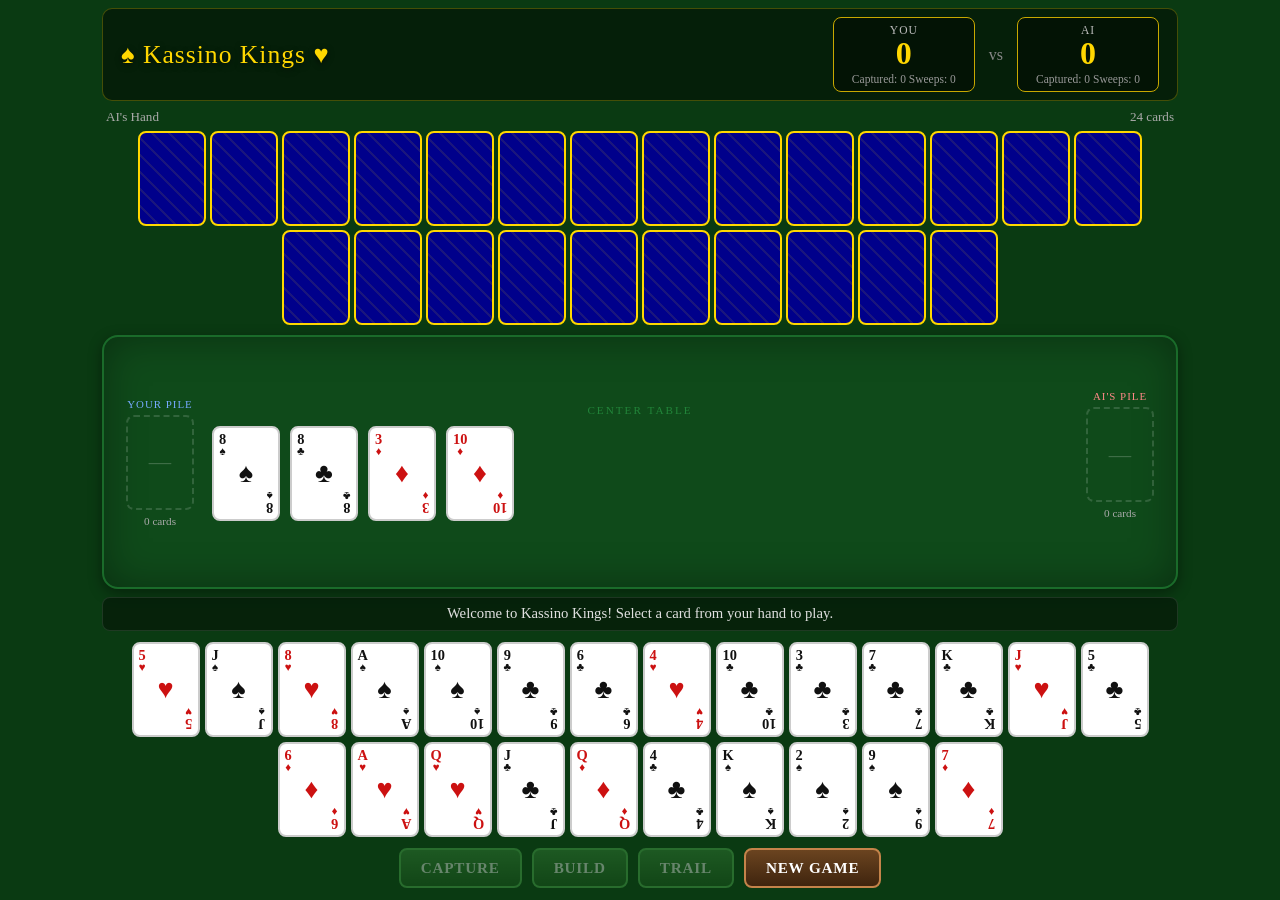
==== index.html @ c8a78f71 "Fix Swazi Casino rules: face-card arithmetic, deal all cards upfront, opponent pile top-card mechani" ====
<!DOCTYPE html>
<html lang="en">
<head>
    <meta charset="UTF-8">
    <meta name="viewport" content="width=device-width, initial-scale=1.0">
    <title>Kassino Kings</title>
    <link rel="stylesheet" href="css/style.css">
</head>
<body>

<div id="game-container">

    <!-- ── Header ───────────────────────────────────────────────────────── -->
    <div id="header">
        <div id="game-title">♠ Kassino Kings ♥</div>

        <div id="score-panel">
            <div class="score-box">
                <div class="score-box-label">You</div>
                <div id="player-game-score" class="game-score">0</div>
                <div id="player-round-info" class="round-info">Captured: 0  Sweeps: 0</div>
            </div>
            <div class="score-vs">vs</div>
            <div class="score-box">
                <div class="score-box-label">AI</div>
                <div id="ai-game-score" class="game-score">0</div>
                <div id="ai-round-info" class="round-info">Captured: 0  Sweeps: 0</div>
            </div>
        </div>
    </div>

    <!-- ── AI hand ──────────────────────────────────────────────────────── -->
    <div id="ai-area">
        <div id="ai-label-row">
            <span>AI's Hand</span>
            <span id="ai-card-count">24 cards</span>
        </div>
        <div id="ai-hand"></div>
    </div>

    <!-- ── Center table ─────────────────────────────────────────────────── -->
    <div id="center-area">
        <!-- Player's capture pile (left side) -->
        <div class="pile-col" id="player-pile-col">
            <div class="pile-label">Your Pile</div>
            <div id="player-pile-top" class="pile-top-card"></div>
            <div id="player-pile-count" class="pile-count">0 cards</div>
        </div>

        <!-- Center table cards -->
        <div id="center-table">
            <div id="center-table-label">Center Table</div>
            <div id="center-cards"></div>
        </div>

        <!-- AI's capture pile (right side) — top card is clickable for capture/build -->
        <div class="pile-col" id="ai-pile-col">
            <div class="pile-label">AI's Pile</div>
            <div id="ai-pile-top" class="pile-top-card"></div>
            <div id="ai-pile-count" class="pile-count">0 cards</div>
            <div id="ai-pile-hint" class="pile-hint"></div>
        </div>
    </div>

    <!-- ── Player area ──────────────────────────────────────────────────── -->
    <div id="player-area">
        <div id="status-bar">
            <div id="status-message">Initialising…</div>
        </div>
        <div id="player-hand"></div>
        <div id="action-buttons">
            <button id="btn-capture" class="action-btn" disabled>Capture</button>
            <button id="btn-build"   class="action-btn" disabled>Build</button>
            <button id="btn-trail"   class="action-btn" disabled>Trail</button>
            <button id="btn-new-game" class="action-btn btn-secondary">New Game</button>
        </div>
    </div>

</div><!-- #game-container -->

<!-- ── Round-over overlay ─────────────────────────────────────────────────── -->
<div id="score-overlay" class="overlay hidden">
    <div class="overlay-box">
        <h2 id="overlay-title">Round Complete!</h2>
        <div id="score-breakdown"></div>
        <button id="btn-next-round" class="action-btn">Next Round</button>
    </div>
</div>

<!-- ── Game-over overlay ──────────────────────────────────────────────────── -->
<div id="gameover-overlay" class="overlay hidden">
    <div class="overlay-box">
        <h2 id="gameover-title">Game Over!</h2>
        <div id="gameover-content"></div>
        <button id="btn-play-again" class="action-btn">Play Again</button>
    </div>
</div>

<script src="js/deck.js"></script>
<script src="js/game.js"></script>
<script src="js/ai.js"></script>
<script src="js/ui.js"></script>
</body>
</html>
---- css/style.css ----
/* ── Reset & base ────────────────────────────────────────────────────────────*/
*, *::before, *::after { box-sizing: border-box; margin: 0; padding: 0; }

:root {
    --felt:       #1a6b2a;
    --felt-dark:  #0f4a1a;
    --felt-light: #22853a;
    --gold:       #ffd700;
    --gold-dark:  #c8a800;
    --card-w:     68px;
    --card-h:     95px;
    --red:        #cc1111;
    --black:      #111111;
    --btn-green:  #2d7a2d;
    --radius-card: 8px;
}

html, body {
    height: 100%;
    font-family: 'Georgia', 'Times New Roman', serif;
    background: #0a3a12;
    color: #fff;
    overflow: hidden;
}

/* ── Layout ──────────────────────────────────────────────────────────────────*/
#game-container {
    display: flex;
    flex-direction: column;
    height: 100vh;
    max-width: 1100px;
    margin: 0 auto;
    padding: 8px 12px;
    gap: 8px;
}

/* ── Header ──────────────────────────────────────────────────────────────────*/
#header {
    display: flex;
    align-items: center;
    justify-content: space-between;
    background: rgba(0,0,0,.45);
    border: 1px solid rgba(255,215,0,.25);
    border-radius: 10px;
    padding: 8px 18px;
    flex-shrink: 0;
}

#game-title {
    font-size: 1.6em;
    color: var(--gold);
    text-shadow: 0 2px 6px rgba(0,0,0,.6);
    letter-spacing: 1px;
}

#score-panel {
    display: flex;
    align-items: center;
    gap: 14px;
}

.score-box {
    background: rgba(0,0,0,.4);
    border: 1px solid var(--gold-dark);
    border-radius: 8px;
    padding: 6px 18px;
    text-align: center;
    min-width: 100px;
}

.score-box-label {
    font-size: .72em;
    color: #bbb;
    text-transform: uppercase;
    letter-spacing: 1px;
}

.game-score {
    font-size: 2em;
    font-weight: bold;
    color: var(--gold);
    line-height: 1.1;
}

.round-info {
    font-size: .72em;
    color: #999;
    margin-top: 2px;
    white-space: nowrap;
}

.score-vs {
    color: #888;
    font-size: 1em;
}

/* ── AI area ─────────────────────────────────────────────────────────────────*/
#ai-area {
    flex-shrink: 0;
}

#ai-label-row {
    display: flex;
    justify-content: space-between;
    align-items: center;
    font-size: .82em;
    color: #aaa;
    padding: 0 4px 4px;
}

#ai-hand {
    display: flex;
    justify-content: center;
    flex-wrap: wrap;
    gap: 4px;
    max-height: calc((var(--card-h) + 4px) * 2 + 8px);
    overflow-y: auto;
    align-items: flex-end;
    padding: 2px;
}

/* ── Center area ─────────────────────────────────────────────────────────────*/
#center-area {
    flex: 1;
    display: flex;
    align-items: center;
    gap: 14px;
    background: var(--felt-dark);
    border: 2px solid #1a6b2a;
    border-radius: 16px;
    padding: 14px 18px;
    box-shadow: inset 0 0 40px rgba(0,0,0,.35), 0 4px 14px rgba(0,0,0,.4);
    transition: background .4s;
    min-height: 150px;
    overflow-x: auto;
}

#center-area.sweep-flash {
    background: rgba(255, 200, 0, .18);
}

/* deck column */
#deck-column {
    display: flex;
    flex-direction: column;
    align-items: center;
    gap: 6px;
    flex-shrink: 0;
}

.deck-card-back {
    width: var(--card-w);
    height: var(--card-h);
    border-radius: var(--radius-card);
    background: #00008b;
    border: 2px solid var(--gold);
    background-image:
        repeating-linear-gradient(45deg,
            rgba(255,215,0,.10) 0, rgba(255,215,0,.10) 2px,
            transparent 2px, transparent 12px);
    transition: opacity .3s;
}

#deck-count {
    color: var(--gold);
    font-weight: bold;
    font-size: 1em;
}

#deck-label {
    font-size: .7em;
    color: #888;
    text-transform: uppercase;
    letter-spacing: 1px;
}

/* center table */
#center-table {
    flex: 1;
    min-width: 0;
}

/* ── Capture pile columns ─────────────────────────────────────────────────────*/
.pile-col {
    display: flex;
    flex-direction: column;
    align-items: center;
    gap: 5px;
    flex-shrink: 0;
    min-width: 76px;
}

.pile-label {
    font-size: .68em;
    color: #888;
    text-transform: uppercase;
    letter-spacing: 1px;
    white-space: nowrap;
}

.pile-count {
    font-size: .7em;
    color: #aaa;
    white-space: nowrap;
}

.pile-hint {
    font-size: .65em;
    color: #ffd700;
    text-align: center;
    min-height: 1em;
    white-space: nowrap;
}

.pile-top-card {
    min-height: var(--card-h);
    display: flex;
    align-items: center;
    justify-content: center;
}

.pile-empty {
    width: var(--card-w);
    height: var(--card-h);
    border: 2px dashed rgba(255,255,255,.15);
    border-radius: var(--radius-card);
    display: flex;
    align-items: center;
    justify-content: center;
    color: rgba(255,255,255,.2);
    font-size: 1.4em;
}

/* Pile card — slightly smaller and no hover lift to distinguish from hand cards */
.pile-card {
    cursor: default;
    animation: none;
}

/* AI's pile top card is clickable for the human player */
.pile-card-clickable {
    cursor: pointer;
    outline: 2px dashed rgba(255,215,0,.4);
    outline-offset: 2px;
    transition: transform .18s, box-shadow .18s, outline-color .18s;
}
.pile-card-clickable:hover {
    transform: translateY(-4px);
    outline-color: var(--gold);
}

#ai-pile-col .pile-label { color: #f88; }
#player-pile-col .pile-label { color: #7af; }

#center-table-label {
    text-align: center;
    font-size: .7em;
    color: var(--felt-light);
    text-transform: uppercase;
    letter-spacing: 2px;
    margin-bottom: 10px;
}

#center-cards {
    display: flex;
    flex-wrap: wrap;
    gap: 10px;
    align-items: flex-end;
    min-height: var(--card-h);
}

/* ── Player area ─────────────────────────────────────────────────────────────*/
#player-area {
    flex-shrink: 0;
    display: flex;
    flex-direction: column;
    gap: 7px;
}

#status-bar {
    background: rgba(0,0,0,.4);
    border: 1px solid rgba(255,255,255,.1);
    border-radius: 8px;
    padding: 7px 14px;
    text-align: center;
}

#status-message {
    font-size: .92em;
    color: #e0e0e0;
    min-height: 1.2em;
}

#player-hand {
    display: flex;
    justify-content: center;
    flex-wrap: wrap;
    gap: 5px;
    min-height: calc(var(--card-h) + 16px);
    max-height: calc((var(--card-h) + 16px) * 2 + 10px);
    overflow-y: auto;
    align-items: flex-end;
    padding: 4px 2px;
}

#action-buttons {
    display: flex;
    justify-content: center;
    gap: 10px;
    flex-wrap: wrap;
    padding-bottom: 4px;
}

/* ── Cards ───────────────────────────────────────────────────────────────────*/
.card {
    width:  var(--card-w);
    height: var(--card-h);
    background: #fff;
    border: 2px solid #ccc;
    border-radius: var(--radius-card);
    display: flex;
    flex-direction: column;
    justify-content: space-between;
    padding: 4px 5px;
    cursor: pointer;
    user-select: none;
    transition: transform .18s, box-shadow .18s, border-color .18s;
    position: relative;
    flex-shrink: 0;
}

.card.red  { color: var(--red); }
.card.black { color: var(--black); }

.card:hover { transform: translateY(-6px); box-shadow: 0 10px 22px rgba(0,0,0,.55); }

.card.selected {
    transform: translateY(-12px);
    box-shadow: 0 14px 28px rgba(255,215,0,.65);
    border-color: var(--gold);
    border-width: 3px;
}

.card.center-selected {
    transform: translateY(-6px);
    box-shadow: 0 8px 20px rgba(0,255,100,.55);
    border-color: #00e060;
    border-width: 3px;
}

/* card internals */
.card-corner { display: flex; flex-direction: column; align-items: center; line-height: 1; }
.card-corner-tl { align-self: flex-start; }
.card-corner-br { align-self: flex-end; transform: rotate(180deg); }
.cr-rank { font-size: .9em; font-weight: bold; }
.cr-suit { font-size: .72em; }
.card-center-suit { font-size: 1.7em; text-align: center; line-height: 1; align-self: center; }

/* card back */
.card-back {
    width: var(--card-w);
    height: var(--card-h);
    background: #00008b;
    border: 2px solid var(--gold);
    border-radius: var(--radius-card);
    background-image:
        repeating-linear-gradient(45deg,
            rgba(255,215,0,.10) 0, rgba(255,215,0,.10) 2px,
            transparent 2px, transparent 12px);
    flex-shrink: 0;
}

/* ── Build wrapper ───────────────────────────────────────────────────────────*/
.build-wrapper {
    display: flex;
    flex-direction: column;
    align-items: center;
    cursor: pointer;
    gap: 3px;
    transition: transform .18s;
    flex-shrink: 0;
}

.build-wrapper:hover { transform: translateY(-4px); }
.build-wrapper.center-selected { filter: drop-shadow(0 0 8px rgba(0,255,100,.7)); }

.build-target-label {
    background: var(--gold);
    color: #000;
    border-radius: 12px;
    padding: 2px 10px;
    font-size: .78em;
    font-weight: bold;
    letter-spacing: .5px;
    white-space: nowrap;
}

.build-stack {
    position: relative;
    /* width & height set inline per build */
}

.build-owner-label {
    font-size: .68em;
    color: #bbb;
}
.build-owner-label.owner-player { color: #7af; }
.build-owner-label.owner-ai     { color: #f88; }

/* ── Buttons ─────────────────────────────────────────────────────────────────*/
.action-btn {
    padding: 9px 20px;
    font-family: 'Georgia', serif;
    font-size: .95em;
    font-weight: bold;
    text-transform: uppercase;
    letter-spacing: .8px;
    border-radius: 8px;
    border: 2px solid #5abd5a;
    background: linear-gradient(to bottom, #3d8c3d, #1f5a1f);
    color: #fff;
    cursor: pointer;
    transition: background .15s, box-shadow .15s, transform .1s;
}

.action-btn:hover:not(:disabled) {
    background: linear-gradient(to bottom, #4da84d, #2a6e2a);
    box-shadow: 0 4px 14px rgba(0,0,0,.35);
    transform: translateY(-1px);
}

.action-btn:active:not(:disabled) { transform: translateY(0); }

.action-btn:disabled {
    opacity: .38;
    cursor: not-allowed;
    transform: none;
}

.action-btn.btn-secondary {
    background: linear-gradient(to bottom, #6b4420, #3f240e);
    border-color: #c4834a;
}
.action-btn.btn-secondary:hover:not(:disabled) {
    background: linear-gradient(to bottom, #7d5028, #4f2e12);
}

/* ── Overlays ────────────────────────────────────────────────────────────────*/
.overlay {
    position: fixed;
    inset: 0;
    background: rgba(0,0,0,.78);
    display: flex;
    justify-content: center;
    align-items: center;
    z-index: 900;
}
.overlay.hidden { display: none; }

.overlay-box {
    background: linear-gradient(160deg, #1a4a1a, #0d2e0d);
    border: 2px solid var(--gold);
    border-radius: 16px;
    padding: 28px 32px;
    max-width: 480px;
    width: 94%;
    max-height: 82vh;
    overflow-y: auto;
    box-shadow: 0 0 40px rgba(0,0,0,.7);
}

.overlay-box h2 {
    color: var(--gold);
    text-align: center;
    margin-bottom: 20px;
    font-size: 1.6em;
    text-shadow: 0 2px 6px rgba(0,0,0,.5);
}

/* score table */
#score-breakdown { margin-bottom: 20px; }

.score-row {
    display: flex;
    justify-content: space-between;
    align-items: center;
    padding: 7px 0;
    border-bottom: 1px solid rgba(255,255,255,.09);
    font-size: .9em;
}
.score-row.score-header { border-bottom: 1px solid rgba(255,255,255,.25); }
.score-row.score-total  {
    font-weight: bold;
    font-size: 1em;
    color: var(--gold);
    border-top: 2px solid var(--gold-dark);
    border-bottom: none;
    margin-top: 4px;
    padding-top: 10px;
}

.sr-label { color: #ccc; flex: 1; }
.sr-vals  { display: flex; gap: 28px; }
.sr-p, .sr-a { min-width: 32px; text-align: right; font-weight: bold; }
.sr-p { color: #7af; }
.sr-a { color: #f88; }
.sr-p.highlight { color: #4f4; }
.sr-a.highlight { color: #4f4; }
.sr-p-head, .sr-a-head { min-width: 32px; text-align: right; color: #999; font-size: .85em; }
.sr-p-head { color: #7af; }
.sr-a-head { color: #f88; }

/* game-over */
.final-scores {
    background: rgba(0,0,0,.3);
    border-radius: 10px;
    padding: 16px;
    margin-bottom: 16px;
}

.final-score-row {
    display: flex;
    justify-content: space-between;
    align-items: center;
    padding: 8px 0;
}

.fscore-label { color: #ccc; }
.fscore-val { font-size: 2em; font-weight: bold; }
.fscore-val.player { color: #7af; }
.fscore-val.ai     { color: #f88; }

.gameover-note {
    text-align: center;
    color: #888;
    font-size: .85em;
    margin-bottom: 16px;
}

.overlay-box .action-btn {
    display: block;
    width: 100%;
    text-align: center;
    margin-top: 6px;
}

/* ── Animations ──────────────────────────────────────────────────────────────*/
@keyframes dealIn {
    from { transform: translateY(-60px) scale(.8); opacity: 0; }
    to   { transform: translateY(0)    scale(1);   opacity: 1; }
}

.card { animation: dealIn .25s ease-out; }
.card-back { animation: dealIn .25s ease-out; }

/* ── Responsive ──────────────────────────────────────────────────────────────*/
@media (max-width: 600px) {
    :root { --card-w: 48px; --card-h: 68px; }
    .cr-rank { font-size: .72em; }
    .card-center-suit { font-size: 1.2em; }
    #game-title { font-size: 1.1em; }
    .game-score { font-size: 1.4em; }
    .score-box { padding: 5px 8px; min-width: 72px; }
    .action-btn { padding: 6px 10px; font-size: .8em; }
    #center-area { padding: 8px 6px; gap: 6px; }
    .pile-col { min-width: 58px; }
}
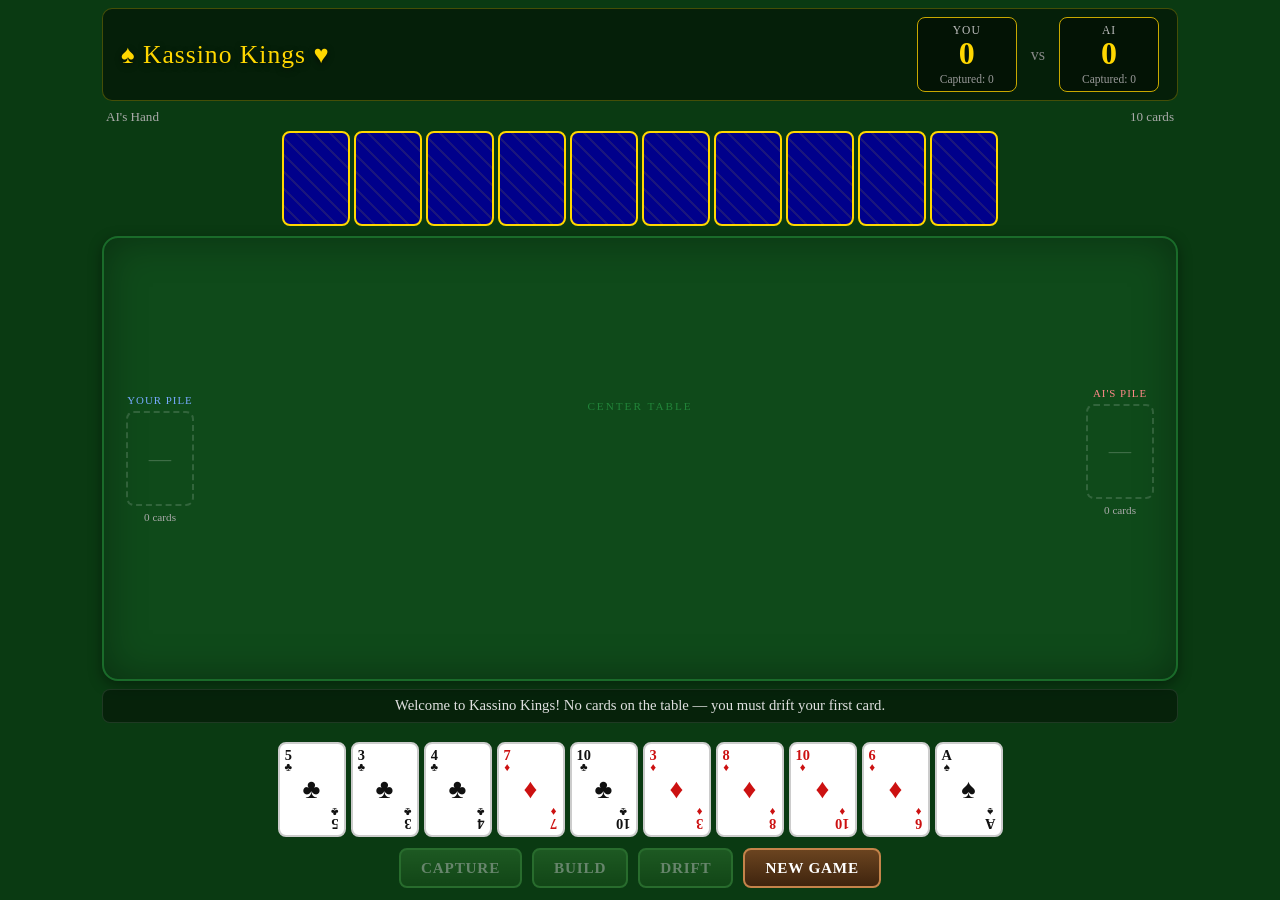
==== commit 28d592ad: "Implement South African Casino rules: 40-card deck, drift, second deal, pile ordering, new scoring C" ====
--- a/index.html
+++ b/index.html
@@ -18,13 +18,13 @@
             <div class="score-box">
                 <div class="score-box-label">You</div>
                 <div id="player-game-score" class="game-score">0</div>
-                <div id="player-round-info" class="round-info">Captured: 0  Sweeps: 0</div>
+                <div id="player-round-info" class="round-info">Captured: 0</div>
             </div>
             <div class="score-vs">vs</div>
             <div class="score-box">
                 <div class="score-box-label">AI</div>
                 <div id="ai-game-score" class="game-score">0</div>
-                <div id="ai-round-info" class="round-info">Captured: 0  Sweeps: 0</div>
+                <div id="ai-round-info" class="round-info">Captured: 0</div>
             </div>
         </div>
     </div>
@@ -33,7 +33,7 @@
     <div id="ai-area">
         <div id="ai-label-row">
             <span>AI's Hand</span>
-            <span id="ai-card-count">24 cards</span>
+            <span id="ai-card-count">10 cards</span>
         </div>
         <div id="ai-hand"></div>
     </div>
@@ -71,7 +71,7 @@
         <div id="action-buttons">
             <button id="btn-capture" class="action-btn" disabled>Capture</button>
             <button id="btn-build"   class="action-btn" disabled>Build</button>
-            <button id="btn-trail"   class="action-btn" disabled>Trail</button>
+            <button id="btn-trail"   class="action-btn" disabled>Drift</button>
             <button id="btn-new-game" class="action-btn btn-secondary">New Game</button>
         </div>
     </div>
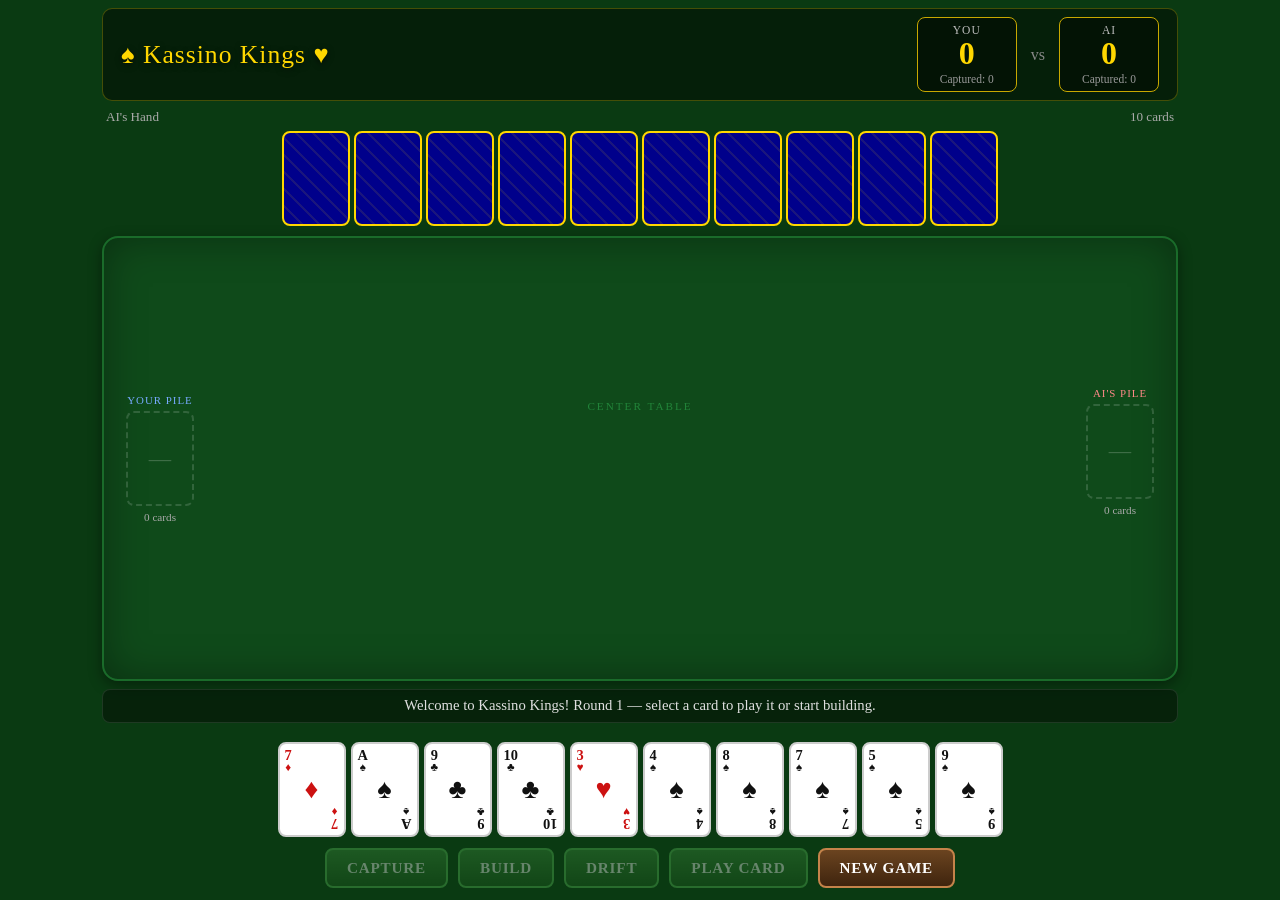
==== commit 07a3b585: "feat: implement two-player Kassino rule changes - two rounds, drift, build order, steal Co-authored-" ====
--- a/index.html
+++ b/index.html
@@ -69,10 +69,11 @@
         </div>
         <div id="player-hand"></div>
         <div id="action-buttons">
-            <button id="btn-capture" class="action-btn" disabled>Capture</button>
-            <button id="btn-build"   class="action-btn" disabled>Build</button>
-            <button id="btn-trail"   class="action-btn" disabled>Drift</button>
-            <button id="btn-new-game" class="action-btn btn-secondary">New Game</button>
+            <button id="btn-capture"   class="action-btn" disabled>Capture</button>
+            <button id="btn-build"     class="action-btn" disabled>Build</button>
+            <button id="btn-drift"     class="action-btn" disabled>Drift</button>
+            <button id="btn-play-card" class="action-btn" disabled>Play Card</button>
+            <button id="btn-new-game"  class="action-btn btn-secondary">New Game</button>
         </div>
     </div>
 
--- a/css/style.css
+++ b/css/style.css
@@ -406,6 +406,14 @@
 }
 .build-owner-label.owner-player { color: #7af; }
 .build-owner-label.owner-ai     { color: #f88; }
+
+/* Drifted pile — open pile anyone can capture */
+.drifted-wrapper .drifted-label {
+    background: #4a7fc1;
+    color: #fff;
+}
+.drifted-wrapper:hover { transform: translateY(-4px); }
+.drifted-wrapper.center-selected { filter: drop-shadow(0 0 8px rgba(0,200,255,.7)); }
 
 /* ── Buttons ─────────────────────────────────────────────────────────────────*/
 .action-btn {
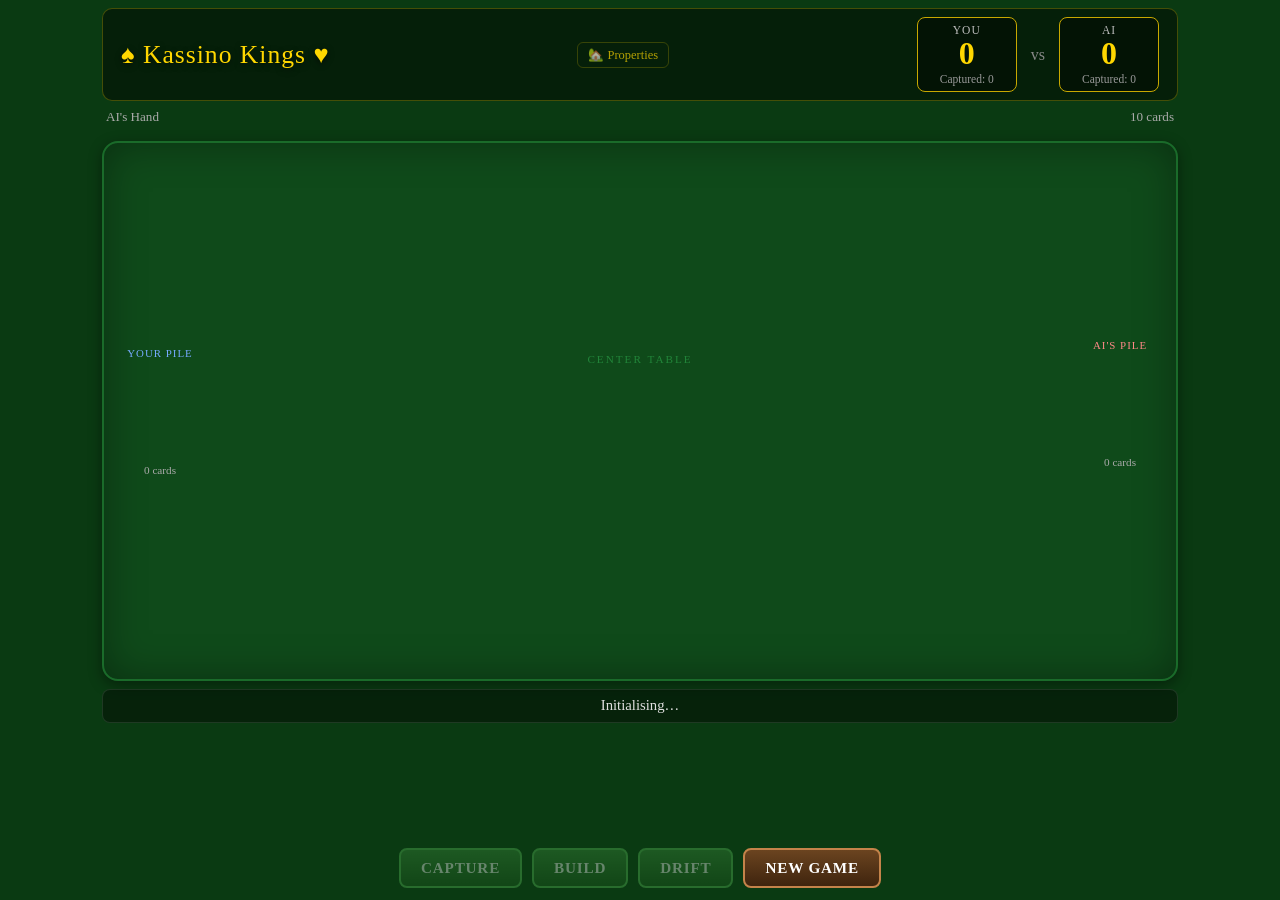
==== commit 28d4ff29: "Add interactive LuxeEstates property website Co-authored-by: Mr-Zwalo <201201387+Mr-Zwalo@users.nore" ====
--- a/index.html
+++ b/index.html
@@ -13,6 +13,7 @@
     <!-- ── Header ───────────────────────────────────────────────────────── -->
     <div id="header">
         <div id="game-title">♠ Kassino Kings ♥</div>
+        <a href="properties.html" id="properties-link" title="Browse premium properties">🏡 Properties</a>
 
         <div id="score-panel">
             <div class="score-box">
@@ -69,11 +70,10 @@
         </div>
         <div id="player-hand"></div>
         <div id="action-buttons">
-            <button id="btn-capture"   class="action-btn" disabled>Capture</button>
-            <button id="btn-build"     class="action-btn" disabled>Build</button>
-            <button id="btn-drift"     class="action-btn" disabled>Drift</button>
-            <button id="btn-play-card" class="action-btn" disabled>Play Card</button>
-            <button id="btn-new-game"  class="action-btn btn-secondary">New Game</button>
+            <button id="btn-capture" class="action-btn" disabled>Capture</button>
+            <button id="btn-build"   class="action-btn" disabled>Build</button>
+            <button id="btn-trail"   class="action-btn" disabled>Drift</button>
+            <button id="btn-new-game" class="action-btn btn-secondary">New Game</button>
         </div>
     </div>
 
--- a/css/style.css
+++ b/css/style.css
@@ -53,6 +53,18 @@
     letter-spacing: 1px;
 }
 
+#properties-link {
+    font-size: .78em;
+    color: rgba(255,215,0,.7);
+    text-decoration: none;
+    padding: 4px 10px;
+    border: 1px solid rgba(255,215,0,.2);
+    border-radius: 6px;
+    transition: color .2s, border-color .2s;
+    white-space: nowrap;
+}
+#properties-link:hover { color: var(--gold); border-color: var(--gold); }
+
 #score-panel {
     display: flex;
     align-items: center;
@@ -406,14 +418,6 @@
 }
 .build-owner-label.owner-player { color: #7af; }
 .build-owner-label.owner-ai     { color: #f88; }
-
-/* Drifted pile — open pile anyone can capture */
-.drifted-wrapper .drifted-label {
-    background: #4a7fc1;
-    color: #fff;
-}
-.drifted-wrapper:hover { transform: translateY(-4px); }
-.drifted-wrapper.center-selected { filter: drop-shadow(0 0 8px rgba(0,200,255,.7)); }
 
 /* ── Buttons ─────────────────────────────────────────────────────────────────*/
 .action-btn {
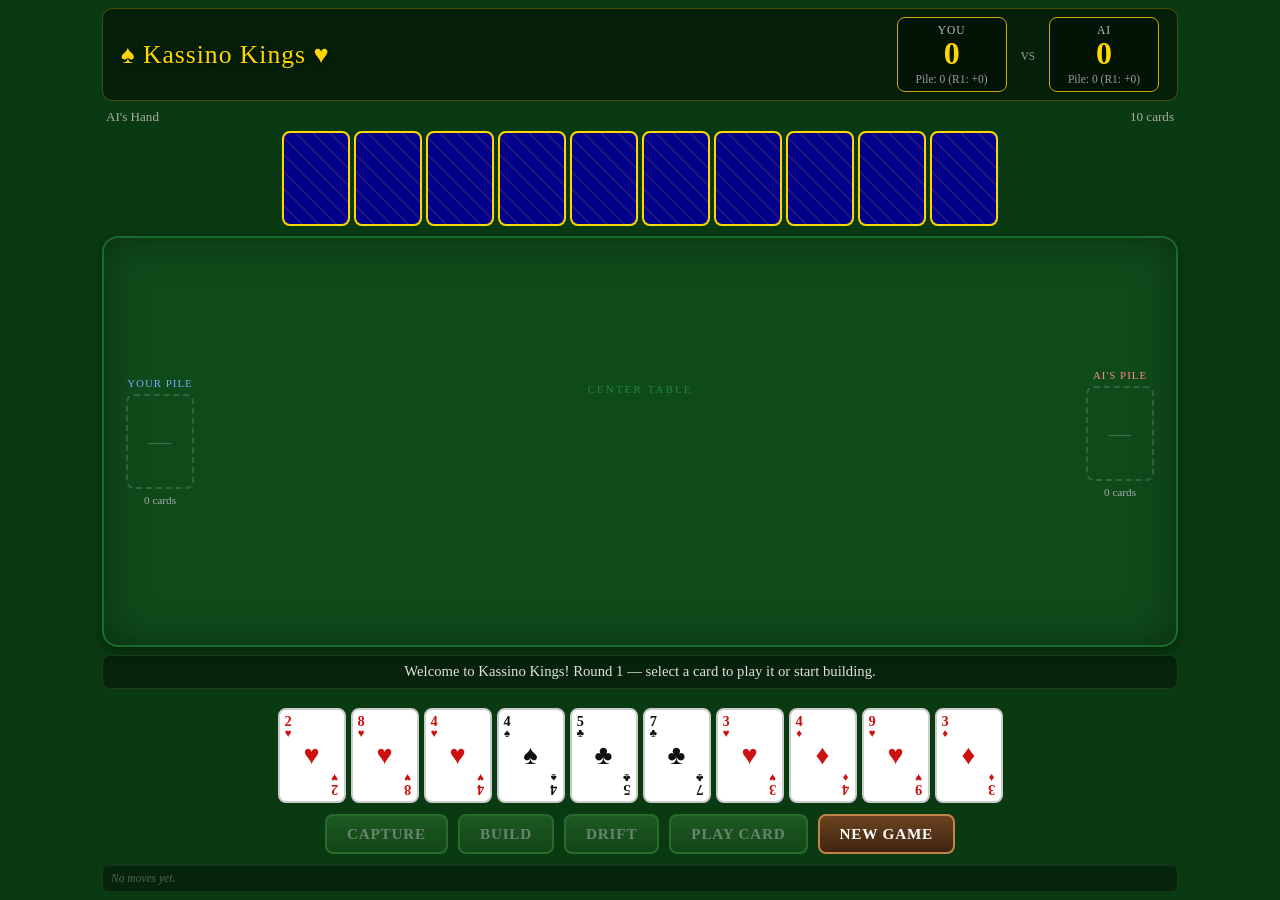
==== commit 31d38cf3: "feat: persist capture piles across rounds and add move log panel Co-authored-by: Mr-Zwalo <201201387" ====
--- a/index.html
+++ b/index.html
@@ -13,7 +13,6 @@
     <!-- ── Header ───────────────────────────────────────────────────────── -->
     <div id="header">
         <div id="game-title">♠ Kassino Kings ♥</div>
-        <a href="properties.html" id="properties-link" title="Browse premium properties">🏡 Properties</a>
 
         <div id="score-panel">
             <div class="score-box">
@@ -70,11 +69,13 @@
         </div>
         <div id="player-hand"></div>
         <div id="action-buttons">
-            <button id="btn-capture" class="action-btn" disabled>Capture</button>
-            <button id="btn-build"   class="action-btn" disabled>Build</button>
-            <button id="btn-trail"   class="action-btn" disabled>Drift</button>
-            <button id="btn-new-game" class="action-btn btn-secondary">New Game</button>
+            <button id="btn-capture"   class="action-btn" disabled>Capture</button>
+            <button id="btn-build"     class="action-btn" disabled>Build</button>
+            <button id="btn-drift"     class="action-btn" disabled>Drift</button>
+            <button id="btn-play-card" class="action-btn" disabled>Play Card</button>
+            <button id="btn-new-game"  class="action-btn btn-secondary">New Game</button>
         </div>
+        <div id="move-log" class="move-log" aria-label="Move history"></div>
     </div>
 
 </div><!-- #game-container -->
--- a/css/style.css
+++ b/css/style.css
@@ -53,18 +53,6 @@
     letter-spacing: 1px;
 }
 
-#properties-link {
-    font-size: .78em;
-    color: rgba(255,215,0,.7);
-    text-decoration: none;
-    padding: 4px 10px;
-    border: 1px solid rgba(255,215,0,.2);
-    border-radius: 6px;
-    transition: color .2s, border-color .2s;
-    white-space: nowrap;
-}
-#properties-link:hover { color: var(--gold); border-color: var(--gold); }
-
 #score-panel {
     display: flex;
     align-items: center;
@@ -418,6 +406,14 @@
 }
 .build-owner-label.owner-player { color: #7af; }
 .build-owner-label.owner-ai     { color: #f88; }
+
+/* Drifted pile — open pile anyone can capture */
+.drifted-wrapper .drifted-label {
+    background: #4a7fc1;
+    color: #fff;
+}
+.drifted-wrapper:hover { transform: translateY(-4px); }
+.drifted-wrapper.center-selected { filter: drop-shadow(0 0 8px rgba(0,200,255,.7)); }
 
 /* ── Buttons ─────────────────────────────────────────────────────────────────*/
 .action-btn {
@@ -521,6 +517,7 @@
 .sr-p-head, .sr-a-head { min-width: 32px; text-align: right; color: #999; font-size: .85em; }
 .sr-p-head { color: #7af; }
 .sr-a-head { color: #f88; }
+.sr-note   { color: #888; font-size: .85em; }
 
 /* game-over */
 .final-scores {
@@ -555,6 +552,53 @@
     text-align: center;
     margin-top: 6px;
 }
+
+/* ── Move Log ────────────────────────────────────────────────────────────────*/
+.move-log {
+    background: rgba(0,0,0,.38);
+    border: 1px solid rgba(255,255,255,.08);
+    border-radius: 6px;
+    padding: 4px 8px;
+    max-height: 68px;
+    overflow-y: auto;
+    font-size: .72em;
+    line-height: 1.5;
+    scrollbar-width: thin;
+    scrollbar-color: rgba(255,255,255,.2) transparent;
+}
+
+.log-empty {
+    color: rgba(255,255,255,.3);
+    font-style: italic;
+}
+
+.log-entry {
+    display: flex;
+    gap: 6px;
+    align-items: baseline;
+    padding: 1px 0;
+    border-bottom: 1px solid rgba(255,255,255,.05);
+    color: #ccc;
+    white-space: nowrap;
+    overflow: hidden;
+    text-overflow: ellipsis;
+}
+.log-entry:last-child { border-bottom: none; }
+
+.log-round {
+    flex-shrink: 0;
+    color: rgba(255,215,0,.6);
+    font-size: .85em;
+    min-width: 18px;
+}
+
+.log-actor {
+    flex-shrink: 0;
+    font-weight: bold;
+    min-width: 20px;
+}
+.log-player .log-actor { color: #7af; }
+.log-ai     .log-actor { color: #f88; }
 
 /* ── Animations ──────────────────────────────────────────────────────────────*/
 @keyframes dealIn {
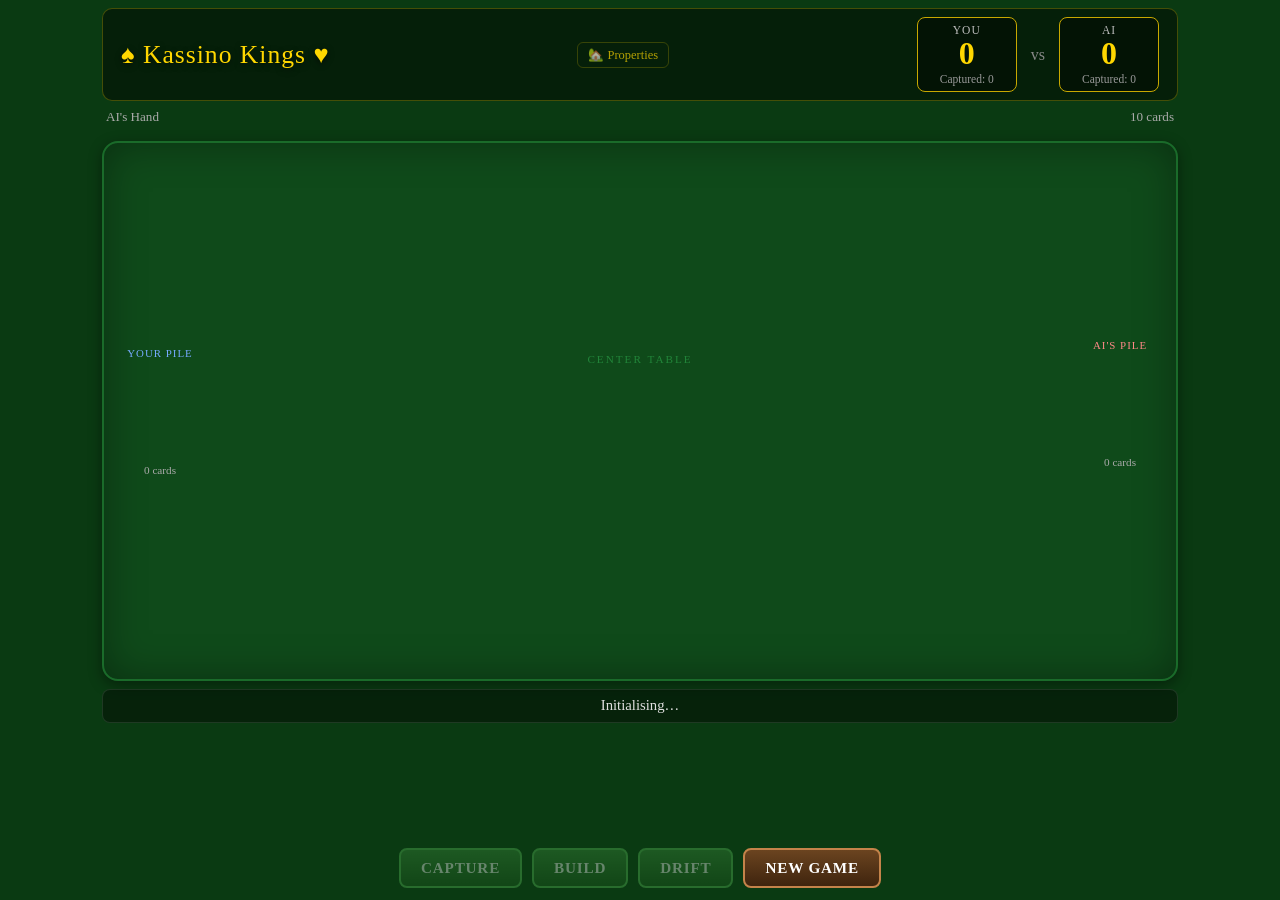
==== commit 3ede36fd: "Merge pull request #3 from Mr-Zwalo/copilot/create-interactive-property-website Add interactive prop" ====
--- a/index.html
+++ b/index.html
@@ -13,6 +13,7 @@
     <!-- ── Header ───────────────────────────────────────────────────────── -->
     <div id="header">
         <div id="game-title">♠ Kassino Kings ♥</div>
+        <a href="properties.html" id="properties-link" title="Browse premium properties">🏡 Properties</a>
 
         <div id="score-panel">
             <div class="score-box">
@@ -69,13 +70,11 @@
         </div>
         <div id="player-hand"></div>
         <div id="action-buttons">
-            <button id="btn-capture"   class="action-btn" disabled>Capture</button>
-            <button id="btn-build"     class="action-btn" disabled>Build</button>
-            <button id="btn-drift"     class="action-btn" disabled>Drift</button>
-            <button id="btn-play-card" class="action-btn" disabled>Play Card</button>
-            <button id="btn-new-game"  class="action-btn btn-secondary">New Game</button>
+            <button id="btn-capture" class="action-btn" disabled>Capture</button>
+            <button id="btn-build"   class="action-btn" disabled>Build</button>
+            <button id="btn-trail"   class="action-btn" disabled>Drift</button>
+            <button id="btn-new-game" class="action-btn btn-secondary">New Game</button>
         </div>
-        <div id="move-log" class="move-log" aria-label="Move history"></div>
     </div>
 
 </div><!-- #game-container -->
--- a/css/style.css
+++ b/css/style.css
@@ -53,6 +53,18 @@
     letter-spacing: 1px;
 }
 
+#properties-link {
+    font-size: .78em;
+    color: rgba(255,215,0,.7);
+    text-decoration: none;
+    padding: 4px 10px;
+    border: 1px solid rgba(255,215,0,.2);
+    border-radius: 6px;
+    transition: color .2s, border-color .2s;
+    white-space: nowrap;
+}
+#properties-link:hover { color: var(--gold); border-color: var(--gold); }
+
 #score-panel {
     display: flex;
     align-items: center;
@@ -406,14 +418,6 @@
 }
 .build-owner-label.owner-player { color: #7af; }
 .build-owner-label.owner-ai     { color: #f88; }
-
-/* Drifted pile — open pile anyone can capture */
-.drifted-wrapper .drifted-label {
-    background: #4a7fc1;
-    color: #fff;
-}
-.drifted-wrapper:hover { transform: translateY(-4px); }
-.drifted-wrapper.center-selected { filter: drop-shadow(0 0 8px rgba(0,200,255,.7)); }
 
 /* ── Buttons ─────────────────────────────────────────────────────────────────*/
 .action-btn {
@@ -517,7 +521,6 @@
 .sr-p-head, .sr-a-head { min-width: 32px; text-align: right; color: #999; font-size: .85em; }
 .sr-p-head { color: #7af; }
 .sr-a-head { color: #f88; }
-.sr-note   { color: #888; font-size: .85em; }
 
 /* game-over */
 .final-scores {
@@ -552,53 +555,6 @@
     text-align: center;
     margin-top: 6px;
 }
-
-/* ── Move Log ────────────────────────────────────────────────────────────────*/
-.move-log {
-    background: rgba(0,0,0,.38);
-    border: 1px solid rgba(255,255,255,.08);
-    border-radius: 6px;
-    padding: 4px 8px;
-    max-height: 68px;
-    overflow-y: auto;
-    font-size: .72em;
-    line-height: 1.5;
-    scrollbar-width: thin;
-    scrollbar-color: rgba(255,255,255,.2) transparent;
-}
-
-.log-empty {
-    color: rgba(255,255,255,.3);
-    font-style: italic;
-}
-
-.log-entry {
-    display: flex;
-    gap: 6px;
-    align-items: baseline;
-    padding: 1px 0;
-    border-bottom: 1px solid rgba(255,255,255,.05);
-    color: #ccc;
-    white-space: nowrap;
-    overflow: hidden;
-    text-overflow: ellipsis;
-}
-.log-entry:last-child { border-bottom: none; }
-
-.log-round {
-    flex-shrink: 0;
-    color: rgba(255,215,0,.6);
-    font-size: .85em;
-    min-width: 18px;
-}
-
-.log-actor {
-    flex-shrink: 0;
-    font-weight: bold;
-    min-width: 20px;
-}
-.log-player .log-actor { color: #7af; }
-.log-ai     .log-actor { color: #f88; }
 
 /* ── Animations ──────────────────────────────────────────────────────────────*/
 @keyframes dealIn {
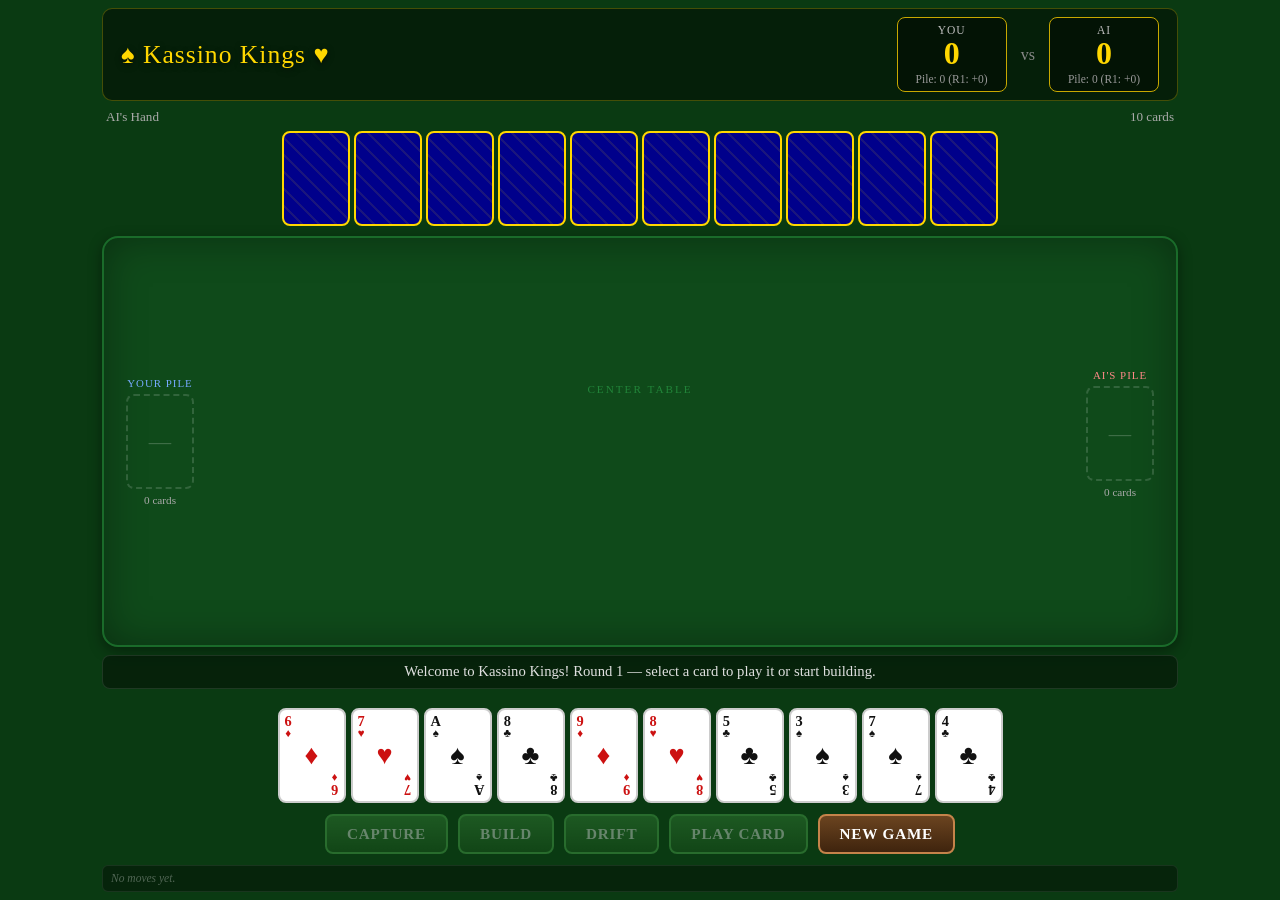
==== commit 48da6b2e: "Drag-and-drop, build augmentation, End Turn, no direct pile-top capture Co-authored-by: Mr-Zwalo <20" ====
--- a/index.html
+++ b/index.html
@@ -13,7 +13,6 @@
     <!-- ── Header ───────────────────────────────────────────────────────── -->
     <div id="header">
         <div id="game-title">♠ Kassino Kings ♥</div>
-        <a href="properties.html" id="properties-link" title="Browse premium properties">🏡 Properties</a>
 
         <div id="score-panel">
             <div class="score-box">
@@ -70,11 +69,15 @@
         </div>
         <div id="player-hand"></div>
         <div id="action-buttons">
-            <button id="btn-capture" class="action-btn" disabled>Capture</button>
-            <button id="btn-build"   class="action-btn" disabled>Build</button>
-            <button id="btn-trail"   class="action-btn" disabled>Drift</button>
-            <button id="btn-new-game" class="action-btn btn-secondary">New Game</button>
+            <button id="btn-capture"   class="action-btn" disabled>Capture</button>
+            <button id="btn-build"     class="action-btn" disabled>Build</button>
+            <button id="btn-drift"     class="action-btn" disabled>Drift</button>
+            <button id="btn-play-card" class="action-btn" disabled>Play Card</button>
+            <button id="btn-augment"   class="action-btn btn-augment"  style="display:none" disabled>Augment</button>
+            <button id="btn-end-turn"  class="action-btn btn-end-turn" style="display:none" disabled>End Turn</button>
+            <button id="btn-new-game"  class="action-btn btn-secondary">New Game</button>
         </div>
+        <div id="move-log" class="move-log" aria-label="Move history"></div>
     </div>
 
 </div><!-- #game-container -->
--- a/css/style.css
+++ b/css/style.css
@@ -53,18 +53,6 @@
     letter-spacing: 1px;
 }
 
-#properties-link {
-    font-size: .78em;
-    color: rgba(255,215,0,.7);
-    text-decoration: none;
-    padding: 4px 10px;
-    border: 1px solid rgba(255,215,0,.2);
-    border-radius: 6px;
-    transition: color .2s, border-color .2s;
-    white-space: nowrap;
-}
-#properties-link:hover { color: var(--gold); border-color: var(--gold); }
-
 #score-panel {
     display: flex;
     align-items: center;
@@ -418,6 +406,14 @@
 }
 .build-owner-label.owner-player { color: #7af; }
 .build-owner-label.owner-ai     { color: #f88; }
+
+/* Drifted pile — open pile anyone can capture */
+.drifted-wrapper .drifted-label {
+    background: #4a7fc1;
+    color: #fff;
+}
+.drifted-wrapper:hover { transform: translateY(-4px); }
+.drifted-wrapper.center-selected { filter: drop-shadow(0 0 8px rgba(0,200,255,.7)); }
 
 /* ── Buttons ─────────────────────────────────────────────────────────────────*/
 .action-btn {
@@ -521,6 +517,7 @@
 .sr-p-head, .sr-a-head { min-width: 32px; text-align: right; color: #999; font-size: .85em; }
 .sr-p-head { color: #7af; }
 .sr-a-head { color: #f88; }
+.sr-note   { color: #888; font-size: .85em; }
 
 /* game-over */
 .final-scores {
@@ -556,7 +553,94 @@
     margin-top: 6px;
 }
 
-/* ── Animations ──────────────────────────────────────────────────────────────*/
+/* ── Move Log ────────────────────────────────────────────────────────────────*/
+.move-log {
+    background: rgba(0,0,0,.38);
+    border: 1px solid rgba(255,255,255,.08);
+    border-radius: 6px;
+    padding: 4px 8px;
+    max-height: 68px;
+    overflow-y: auto;
+    font-size: .72em;
+    line-height: 1.5;
+    scrollbar-width: thin;
+    scrollbar-color: rgba(255,255,255,.2) transparent;
+}
+
+.log-empty {
+    color: rgba(255,255,255,.3);
+    font-style: italic;
+}
+
+.log-entry {
+    display: flex;
+    gap: 6px;
+    align-items: baseline;
+    padding: 1px 0;
+    border-bottom: 1px solid rgba(255,255,255,.05);
+    color: #ccc;
+    white-space: nowrap;
+    overflow: hidden;
+    text-overflow: ellipsis;
+}
+.log-entry:last-child { border-bottom: none; }
+
+.log-round {
+    flex-shrink: 0;
+    color: rgba(255,215,0,.6);
+    font-size: .85em;
+    min-width: 18px;
+}
+
+.log-actor {
+    flex-shrink: 0;
+    font-weight: bold;
+    min-width: 20px;
+}
+.log-player .log-actor { color: #7af; }
+.log-ai     .log-actor { color: #f88; }
+
+/* Augment button — teal */
+.btn-augment {
+    background: linear-gradient(to bottom, #1a7a7a, #0d4a4a);
+    border-color: #5abcbc;
+}
+.btn-augment:hover:not(:disabled) {
+    background: linear-gradient(to bottom, #219494, #115a5a);
+    box-shadow: 0 4px 14px rgba(0,0,0,.35);
+    transform: translateY(-1px);
+}
+
+/* End Turn button — amber */
+.btn-end-turn {
+    background: linear-gradient(to bottom, #7a6220, #4a3a10);
+    border-color: #c8a020;
+}
+.btn-end-turn:hover:not(:disabled) {
+    background: linear-gradient(to bottom, #8a7228, #5a4418);
+    box-shadow: 0 4px 14px rgba(0,0,0,.35);
+    transform: translateY(-1px);
+}
+
+/* ── Drag and Drop ───────────────────────────────────────────────────────────*/
+.card[draggable="true"] { cursor: grab; }
+.card[draggable="true"]:active { cursor: grabbing; }
+.card.dragging { opacity: 0.45; transform: scale(0.92); }
+
+/* Highlight valid drop targets when dragging */
+.drop-target {
+    outline: 2px solid var(--gold) !important;
+    outline-offset: 3px;
+    transition: outline-color .1s;
+}
+
+/* Build augmented indicator */
+.build-augmented-badge {
+    font-size: .62em;
+    color: #9df;
+    letter-spacing: .3px;
+}
+
 @keyframes dealIn {
     from { transform: translateY(-60px) scale(.8); opacity: 0; }
     to   { transform: translateY(0)    scale(1);   opacity: 1; }
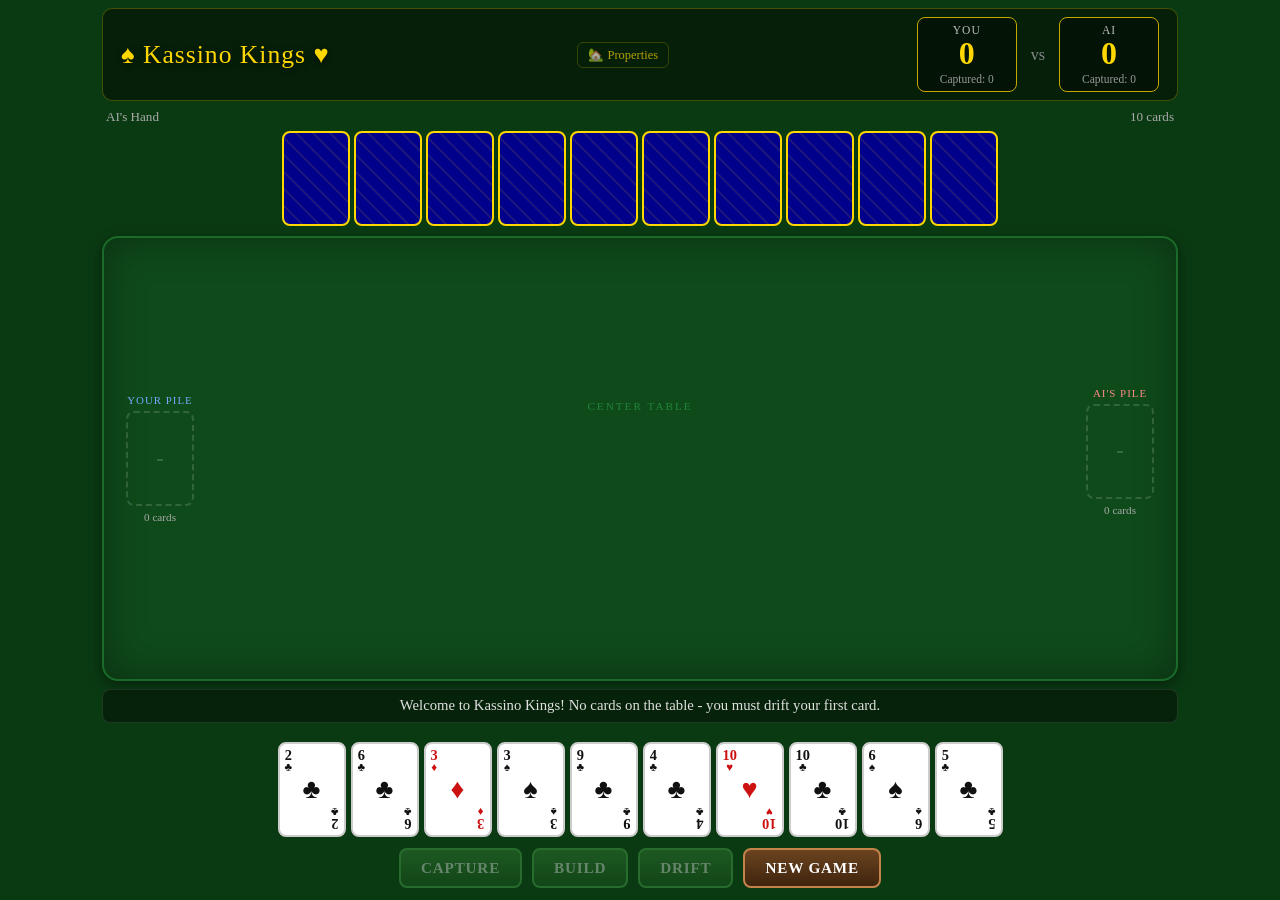
==== commit d1159008: "Add files via upload" ====
--- a/index.html
+++ b/index.html
@@ -10,9 +10,9 @@
 
 <div id="game-container">
 
-    <!-- ── Header ───────────────────────────────────────────────────────── -->
     <div id="header">
         <div id="game-title">♠ Kassino Kings ♥</div>
+        <a href="properties.html" id="properties-link" title="Browse premium properties">🏡 Properties</a>
 
         <div id="score-panel">
             <div class="score-box">
@@ -29,7 +29,6 @@
         </div>
     </div>
 
-    <!-- ── AI hand ──────────────────────────────────────────────────────── -->
     <div id="ai-area">
         <div id="ai-label-row">
             <span>AI's Hand</span>
@@ -38,22 +37,18 @@
         <div id="ai-hand"></div>
     </div>
 
-    <!-- ── Center table ─────────────────────────────────────────────────── -->
     <div id="center-area">
-        <!-- Player's capture pile (left side) -->
         <div class="pile-col" id="player-pile-col">
             <div class="pile-label">Your Pile</div>
             <div id="player-pile-top" class="pile-top-card"></div>
             <div id="player-pile-count" class="pile-count">0 cards</div>
         </div>
 
-        <!-- Center table cards -->
         <div id="center-table">
             <div id="center-table-label">Center Table</div>
             <div id="center-cards"></div>
         </div>
 
-        <!-- AI's capture pile (right side) — top card is clickable for capture/build -->
         <div class="pile-col" id="ai-pile-col">
             <div class="pile-label">AI's Pile</div>
             <div id="ai-pile-top" class="pile-top-card"></div>
@@ -62,27 +57,21 @@
         </div>
     </div>
 
-    <!-- ── Player area ──────────────────────────────────────────────────── -->
     <div id="player-area">
         <div id="status-bar">
-            <div id="status-message">Initialising…</div>
+            <div id="status-message">Initialising...</div>
         </div>
         <div id="player-hand"></div>
         <div id="action-buttons">
-            <button id="btn-capture"   class="action-btn" disabled>Capture</button>
-            <button id="btn-build"     class="action-btn" disabled>Build</button>
-            <button id="btn-drift"     class="action-btn" disabled>Drift</button>
-            <button id="btn-play-card" class="action-btn" disabled>Play Card</button>
-            <button id="btn-augment"   class="action-btn btn-augment"  style="display:none" disabled>Augment</button>
-            <button id="btn-end-turn"  class="action-btn btn-end-turn" style="display:none" disabled>End Turn</button>
-            <button id="btn-new-game"  class="action-btn btn-secondary">New Game</button>
+            <button id="btn-capture" class="action-btn" disabled>Capture</button>
+            <button id="btn-build" class="action-btn" disabled>Build</button>
+            <button id="btn-trail" class="action-btn" disabled>Drift</button>
+            <button id="btn-new-game" class="action-btn btn-secondary">New Game</button>
         </div>
-        <div id="move-log" class="move-log" aria-label="Move history"></div>
     </div>
 
-</div><!-- #game-container -->
+</div>
 
-<!-- ── Round-over overlay ─────────────────────────────────────────────────── -->
 <div id="score-overlay" class="overlay hidden">
     <div class="overlay-box">
         <h2 id="overlay-title">Round Complete!</h2>
@@ -91,7 +80,6 @@
     </div>
 </div>
 
-<!-- ── Game-over overlay ──────────────────────────────────────────────────── -->
 <div id="gameover-overlay" class="overlay hidden">
     <div class="overlay-box">
         <h2 id="gameover-title">Game Over!</h2>
--- a/css/style.css
+++ b/css/style.css
@@ -1,663 +1,517 @@
-/* ── Reset & base ────────────────────────────────────────────────────────────*/
-*, *::before, *::after { box-sizing: border-box; margin: 0; padding: 0; }
-
-:root {
-    --felt:       #1a6b2a;
-    --felt-dark:  #0f4a1a;
-    --felt-light: #22853a;
-    --gold:       #ffd700;
-    --gold-dark:  #c8a800;
-    --card-w:     68px;
-    --card-h:     95px;
-    --red:        #cc1111;
-    --black:      #111111;
-    --btn-green:  #2d7a2d;
-    --radius-card: 8px;
-}
-
-html, body {
-    height: 100%;
-    font-family: 'Georgia', 'Times New Roman', serif;
-    background: #0a3a12;
-    color: #fff;
-    overflow: hidden;
-}
-
-/* ── Layout ──────────────────────────────────────────────────────────────────*/
-#game-container {
-    display: flex;
-    flex-direction: column;
-    height: 100vh;
-    max-width: 1100px;
-    margin: 0 auto;
-    padding: 8px 12px;
-    gap: 8px;
-}
-
-/* ── Header ──────────────────────────────────────────────────────────────────*/
-#header {
-    display: flex;
-    align-items: center;
-    justify-content: space-between;
-    background: rgba(0,0,0,.45);
-    border: 1px solid rgba(255,215,0,.25);
-    border-radius: 10px;
-    padding: 8px 18px;
-    flex-shrink: 0;
-}
-
-#game-title {
-    font-size: 1.6em;
-    color: var(--gold);
-    text-shadow: 0 2px 6px rgba(0,0,0,.6);
-    letter-spacing: 1px;
-}
-
-#score-panel {
-    display: flex;
-    align-items: center;
-    gap: 14px;
-}
-
-.score-box {
-    background: rgba(0,0,0,.4);
-    border: 1px solid var(--gold-dark);
-    border-radius: 8px;
-    padding: 6px 18px;
-    text-align: center;
-    min-width: 100px;
-}
-
-.score-box-label {
-    font-size: .72em;
-    color: #bbb;
-    text-transform: uppercase;
-    letter-spacing: 1px;
-}
-
-.game-score {
-    font-size: 2em;
-    font-weight: bold;
-    color: var(--gold);
-    line-height: 1.1;
-}
-
-.round-info {
-    font-size: .72em;
-    color: #999;
-    margin-top: 2px;
-    white-space: nowrap;
-}
-
-.score-vs {
-    color: #888;
-    font-size: 1em;
-}
-
-/* ── AI area ─────────────────────────────────────────────────────────────────*/
-#ai-area {
-    flex-shrink: 0;
-}
-
-#ai-label-row {
-    display: flex;
-    justify-content: space-between;
-    align-items: center;
-    font-size: .82em;
-    color: #aaa;
-    padding: 0 4px 4px;
-}
-
-#ai-hand {
-    display: flex;
-    justify-content: center;
-    flex-wrap: wrap;
-    gap: 4px;
-    max-height: calc((var(--card-h) + 4px) * 2 + 8px);
-    overflow-y: auto;
-    align-items: flex-end;
-    padding: 2px;
-}
-
-/* ── Center area ─────────────────────────────────────────────────────────────*/
-#center-area {
-    flex: 1;
-    display: flex;
-    align-items: center;
-    gap: 14px;
-    background: var(--felt-dark);
-    border: 2px solid #1a6b2a;
-    border-radius: 16px;
-    padding: 14px 18px;
-    box-shadow: inset 0 0 40px rgba(0,0,0,.35), 0 4px 14px rgba(0,0,0,.4);
-    transition: background .4s;
-    min-height: 150px;
-    overflow-x: auto;
-}
-
-#center-area.sweep-flash {
-    background: rgba(255, 200, 0, .18);
-}
-
-/* deck column */
-#deck-column {
-    display: flex;
-    flex-direction: column;
-    align-items: center;
-    gap: 6px;
-    flex-shrink: 0;
-}
-
-.deck-card-back {
-    width: var(--card-w);
-    height: var(--card-h);
-    border-radius: var(--radius-card);
-    background: #00008b;
-    border: 2px solid var(--gold);
-    background-image:
-        repeating-linear-gradient(45deg,
-            rgba(255,215,0,.10) 0, rgba(255,215,0,.10) 2px,
-            transparent 2px, transparent 12px);
-    transition: opacity .3s;
-}
-
-#deck-count {
-    color: var(--gold);
-    font-weight: bold;
-    font-size: 1em;
-}
-
-#deck-label {
-    font-size: .7em;
-    color: #888;
-    text-transform: uppercase;
-    letter-spacing: 1px;
-}
-
-/* center table */
-#center-table {
-    flex: 1;
-    min-width: 0;
-}
-
-/* ── Capture pile columns ─────────────────────────────────────────────────────*/
-.pile-col {
-    display: flex;
-    flex-direction: column;
-    align-items: center;
-    gap: 5px;
-    flex-shrink: 0;
-    min-width: 76px;
-}
-
-.pile-label {
-    font-size: .68em;
-    color: #888;
-    text-transform: uppercase;
-    letter-spacing: 1px;
-    white-space: nowrap;
-}
-
-.pile-count {
-    font-size: .7em;
-    color: #aaa;
-    white-space: nowrap;
-}
-
-.pile-hint {
-    font-size: .65em;
-    color: #ffd700;
-    text-align: center;
-    min-height: 1em;
-    white-space: nowrap;
-}
-
-.pile-top-card {
-    min-height: var(--card-h);
-    display: flex;
-    align-items: center;
-    justify-content: center;
-}
-
-.pile-empty {
-    width: var(--card-w);
-    height: var(--card-h);
-    border: 2px dashed rgba(255,255,255,.15);
-    border-radius: var(--radius-card);
-    display: flex;
-    align-items: center;
-    justify-content: center;
-    color: rgba(255,255,255,.2);
-    font-size: 1.4em;
-}
-
-/* Pile card — slightly smaller and no hover lift to distinguish from hand cards */
-.pile-card {
-    cursor: default;
-    animation: none;
-}
-
-/* AI's pile top card is clickable for the human player */
-.pile-card-clickable {
-    cursor: pointer;
-    outline: 2px dashed rgba(255,215,0,.4);
-    outline-offset: 2px;
-    transition: transform .18s, box-shadow .18s, outline-color .18s;
-}
-.pile-card-clickable:hover {
-    transform: translateY(-4px);
-    outline-color: var(--gold);
-}
-
-#ai-pile-col .pile-label { color: #f88; }
-#player-pile-col .pile-label { color: #7af; }
-
-#center-table-label {
-    text-align: center;
-    font-size: .7em;
-    color: var(--felt-light);
-    text-transform: uppercase;
-    letter-spacing: 2px;
-    margin-bottom: 10px;
-}
-
-#center-cards {
-    display: flex;
-    flex-wrap: wrap;
-    gap: 10px;
-    align-items: flex-end;
-    min-height: var(--card-h);
-}
-
-/* ── Player area ─────────────────────────────────────────────────────────────*/
-#player-area {
-    flex-shrink: 0;
-    display: flex;
-    flex-direction: column;
-    gap: 7px;
-}
-
-#status-bar {
-    background: rgba(0,0,0,.4);
-    border: 1px solid rgba(255,255,255,.1);
-    border-radius: 8px;
-    padding: 7px 14px;
-    text-align: center;
-}
-
-#status-message {
-    font-size: .92em;
-    color: #e0e0e0;
-    min-height: 1.2em;
-}
-
-#player-hand {
-    display: flex;
-    justify-content: center;
-    flex-wrap: wrap;
-    gap: 5px;
-    min-height: calc(var(--card-h) + 16px);
-    max-height: calc((var(--card-h) + 16px) * 2 + 10px);
-    overflow-y: auto;
-    align-items: flex-end;
-    padding: 4px 2px;
-}
-
-#action-buttons {
-    display: flex;
-    justify-content: center;
-    gap: 10px;
-    flex-wrap: wrap;
-    padding-bottom: 4px;
-}
-
-/* ── Cards ───────────────────────────────────────────────────────────────────*/
-.card {
-    width:  var(--card-w);
-    height: var(--card-h);
-    background: #fff;
-    border: 2px solid #ccc;
-    border-radius: var(--radius-card);
-    display: flex;
-    flex-direction: column;
-    justify-content: space-between;
-    padding: 4px 5px;
-    cursor: pointer;
-    user-select: none;
-    transition: transform .18s, box-shadow .18s, border-color .18s;
-    position: relative;
-    flex-shrink: 0;
-}
-
-.card.red  { color: var(--red); }
-.card.black { color: var(--black); }
-
-.card:hover { transform: translateY(-6px); box-shadow: 0 10px 22px rgba(0,0,0,.55); }
-
-.card.selected {
-    transform: translateY(-12px);
-    box-shadow: 0 14px 28px rgba(255,215,0,.65);
-    border-color: var(--gold);
-    border-width: 3px;
-}
-
-.card.center-selected {
-    transform: translateY(-6px);
-    box-shadow: 0 8px 20px rgba(0,255,100,.55);
-    border-color: #00e060;
-    border-width: 3px;
-}
-
-/* card internals */
-.card-corner { display: flex; flex-direction: column; align-items: center; line-height: 1; }
-.card-corner-tl { align-self: flex-start; }
-.card-corner-br { align-self: flex-end; transform: rotate(180deg); }
-.cr-rank { font-size: .9em; font-weight: bold; }
-.cr-suit { font-size: .72em; }
-.card-center-suit { font-size: 1.7em; text-align: center; line-height: 1; align-self: center; }
-
-/* card back */
-.card-back {
-    width: var(--card-w);
-    height: var(--card-h);
-    background: #00008b;
-    border: 2px solid var(--gold);
-    border-radius: var(--radius-card);
-    background-image:
-        repeating-linear-gradient(45deg,
-            rgba(255,215,0,.10) 0, rgba(255,215,0,.10) 2px,
-            transparent 2px, transparent 12px);
-    flex-shrink: 0;
-}
-
-/* ── Build wrapper ───────────────────────────────────────────────────────────*/
-.build-wrapper {
-    display: flex;
-    flex-direction: column;
-    align-items: center;
-    cursor: pointer;
-    gap: 3px;
-    transition: transform .18s;
-    flex-shrink: 0;
-}
-
-.build-wrapper:hover { transform: translateY(-4px); }
-.build-wrapper.center-selected { filter: drop-shadow(0 0 8px rgba(0,255,100,.7)); }
-
-.build-target-label {
-    background: var(--gold);
-    color: #000;
-    border-radius: 12px;
-    padding: 2px 10px;
-    font-size: .78em;
-    font-weight: bold;
-    letter-spacing: .5px;
-    white-space: nowrap;
-}
-
-.build-stack {
-    position: relative;
-    /* width & height set inline per build */
-}
-
-.build-owner-label {
-    font-size: .68em;
-    color: #bbb;
-}
-.build-owner-label.owner-player { color: #7af; }
-.build-owner-label.owner-ai     { color: #f88; }
-
-/* Drifted pile — open pile anyone can capture */
-.drifted-wrapper .drifted-label {
-    background: #4a7fc1;
-    color: #fff;
-}
-.drifted-wrapper:hover { transform: translateY(-4px); }
-.drifted-wrapper.center-selected { filter: drop-shadow(0 0 8px rgba(0,200,255,.7)); }
-
-/* ── Buttons ─────────────────────────────────────────────────────────────────*/
-.action-btn {
-    padding: 9px 20px;
-    font-family: 'Georgia', serif;
-    font-size: .95em;
-    font-weight: bold;
-    text-transform: uppercase;
-    letter-spacing: .8px;
-    border-radius: 8px;
-    border: 2px solid #5abd5a;
-    background: linear-gradient(to bottom, #3d8c3d, #1f5a1f);
-    color: #fff;
-    cursor: pointer;
-    transition: background .15s, box-shadow .15s, transform .1s;
-}
-
-.action-btn:hover:not(:disabled) {
-    background: linear-gradient(to bottom, #4da84d, #2a6e2a);
-    box-shadow: 0 4px 14px rgba(0,0,0,.35);
-    transform: translateY(-1px);
-}
-
-.action-btn:active:not(:disabled) { transform: translateY(0); }
-
-.action-btn:disabled {
-    opacity: .38;
-    cursor: not-allowed;
-    transform: none;
-}
-
-.action-btn.btn-secondary {
-    background: linear-gradient(to bottom, #6b4420, #3f240e);
-    border-color: #c4834a;
-}
-.action-btn.btn-secondary:hover:not(:disabled) {
-    background: linear-gradient(to bottom, #7d5028, #4f2e12);
-}
-
-/* ── Overlays ────────────────────────────────────────────────────────────────*/
-.overlay {
-    position: fixed;
-    inset: 0;
-    background: rgba(0,0,0,.78);
-    display: flex;
-    justify-content: center;
-    align-items: center;
-    z-index: 900;
-}
-.overlay.hidden { display: none; }
-
-.overlay-box {
-    background: linear-gradient(160deg, #1a4a1a, #0d2e0d);
-    border: 2px solid var(--gold);
-    border-radius: 16px;
-    padding: 28px 32px;
-    max-width: 480px;
-    width: 94%;
-    max-height: 82vh;
-    overflow-y: auto;
-    box-shadow: 0 0 40px rgba(0,0,0,.7);
-}
-
-.overlay-box h2 {
-    color: var(--gold);
-    text-align: center;
-    margin-bottom: 20px;
-    font-size: 1.6em;
-    text-shadow: 0 2px 6px rgba(0,0,0,.5);
-}
-
-/* score table */
-#score-breakdown { margin-bottom: 20px; }
-
-.score-row {
-    display: flex;
-    justify-content: space-between;
-    align-items: center;
-    padding: 7px 0;
-    border-bottom: 1px solid rgba(255,255,255,.09);
-    font-size: .9em;
-}
-.score-row.score-header { border-bottom: 1px solid rgba(255,255,255,.25); }
-.score-row.score-total  {
-    font-weight: bold;
-    font-size: 1em;
-    color: var(--gold);
-    border-top: 2px solid var(--gold-dark);
-    border-bottom: none;
-    margin-top: 4px;
-    padding-top: 10px;
-}
-
-.sr-label { color: #ccc; flex: 1; }
-.sr-vals  { display: flex; gap: 28px; }
-.sr-p, .sr-a { min-width: 32px; text-align: right; font-weight: bold; }
-.sr-p { color: #7af; }
-.sr-a { color: #f88; }
-.sr-p.highlight { color: #4f4; }
-.sr-a.highlight { color: #4f4; }
-.sr-p-head, .sr-a-head { min-width: 32px; text-align: right; color: #999; font-size: .85em; }
-.sr-p-head { color: #7af; }
-.sr-a-head { color: #f88; }
-.sr-note   { color: #888; font-size: .85em; }
-
-/* game-over */
-.final-scores {
-    background: rgba(0,0,0,.3);
-    border-radius: 10px;
-    padding: 16px;
-    margin-bottom: 16px;
-}
-
-.final-score-row {
-    display: flex;
-    justify-content: space-between;
-    align-items: center;
-    padding: 8px 0;
-}
-
-.fscore-label { color: #ccc; }
-.fscore-val { font-size: 2em; font-weight: bold; }
-.fscore-val.player { color: #7af; }
-.fscore-val.ai     { color: #f88; }
-
-.gameover-note {
-    text-align: center;
-    color: #888;
-    font-size: .85em;
-    margin-bottom: 16px;
-}
-
-.overlay-box .action-btn {
-    display: block;
-    width: 100%;
-    text-align: center;
-    margin-top: 6px;
-}
-
-/* ── Move Log ────────────────────────────────────────────────────────────────*/
-.move-log {
-    background: rgba(0,0,0,.38);
-    border: 1px solid rgba(255,255,255,.08);
-    border-radius: 6px;
-    padding: 4px 8px;
-    max-height: 68px;
-    overflow-y: auto;
-    font-size: .72em;
-    line-height: 1.5;
-    scrollbar-width: thin;
-    scrollbar-color: rgba(255,255,255,.2) transparent;
-}
-
-.log-empty {
-    color: rgba(255,255,255,.3);
-    font-style: italic;
-}
-
-.log-entry {
-    display: flex;
-    gap: 6px;
-    align-items: baseline;
-    padding: 1px 0;
-    border-bottom: 1px solid rgba(255,255,255,.05);
-    color: #ccc;
-    white-space: nowrap;
-    overflow: hidden;
-    text-overflow: ellipsis;
-}
-.log-entry:last-child { border-bottom: none; }
-
-.log-round {
-    flex-shrink: 0;
-    color: rgba(255,215,0,.6);
-    font-size: .85em;
-    min-width: 18px;
-}
-
-.log-actor {
-    flex-shrink: 0;
-    font-weight: bold;
-    min-width: 20px;
-}
-.log-player .log-actor { color: #7af; }
-.log-ai     .log-actor { color: #f88; }
-
-/* Augment button — teal */
-.btn-augment {
-    background: linear-gradient(to bottom, #1a7a7a, #0d4a4a);
-    border-color: #5abcbc;
-}
-.btn-augment:hover:not(:disabled) {
-    background: linear-gradient(to bottom, #219494, #115a5a);
-    box-shadow: 0 4px 14px rgba(0,0,0,.35);
-    transform: translateY(-1px);
-}
-
-/* End Turn button — amber */
-.btn-end-turn {
-    background: linear-gradient(to bottom, #7a6220, #4a3a10);
-    border-color: #c8a020;
-}
-.btn-end-turn:hover:not(:disabled) {
-    background: linear-gradient(to bottom, #8a7228, #5a4418);
-    box-shadow: 0 4px 14px rgba(0,0,0,.35);
-    transform: translateY(-1px);
-}
-
-/* ── Drag and Drop ───────────────────────────────────────────────────────────*/
-.card[draggable="true"] { cursor: grab; }
-.card[draggable="true"]:active { cursor: grabbing; }
-.card.dragging { opacity: 0.45; transform: scale(0.92); }
-
-/* Highlight valid drop targets when dragging */
-.drop-target {
-    outline: 2px solid var(--gold) !important;
-    outline-offset: 3px;
-    transition: outline-color .1s;
-}
-
-/* Build augmented indicator */
-.build-augmented-badge {
-    font-size: .62em;
-    color: #9df;
-    letter-spacing: .3px;
-}
-
-@keyframes dealIn {
-    from { transform: translateY(-60px) scale(.8); opacity: 0; }
-    to   { transform: translateY(0)    scale(1);   opacity: 1; }
-}
-
-.card { animation: dealIn .25s ease-out; }
-.card-back { animation: dealIn .25s ease-out; }
-
-/* ── Responsive ──────────────────────────────────────────────────────────────*/
-@media (max-width: 600px) {
-    :root { --card-w: 48px; --card-h: 68px; }
-    .cr-rank { font-size: .72em; }
-    .card-center-suit { font-size: 1.2em; }
-    #game-title { font-size: 1.1em; }
-    .game-score { font-size: 1.4em; }
-    .score-box { padding: 5px 8px; min-width: 72px; }
-    .action-btn { padding: 6px 10px; font-size: .8em; }
-    #center-area { padding: 8px 6px; gap: 6px; }
-    .pile-col { min-width: 58px; }
-}
+*, *::before, *::after { box-sizing: border-box; margin: 0; padding: 0; }
+
+:root {
+    --felt: #1a6b2a;
+    --felt-dark: #0f4a1a;
+    --felt-light: #22853a;
+    --gold: #ffd700;
+    --gold-dark: #c8a800;
+    --card-w: 68px;
+    --card-h: 95px;
+    --red: #cc1111;
+    --black: #111111;
+    --btn-green: #2d7a2d;
+    --radius-card: 8px;
+}
+
+html, body {
+    height: 100%;
+    font-family: 'Georgia', 'Times New Roman', serif;
+    background: #0a3a12;
+    color: #fff;
+    overflow: hidden;
+}
+
+/* Layout */
+#game-container {
+    display: flex;
+    flex-direction: column;
+    height: 100vh;
+    max-width: 1100px;
+    margin: 0 auto;
+    padding: 8px 12px;
+    gap: 8px;
+}
+
+/* Header */
+#header {
+    display: flex;
+    align-items: center;
+    justify-content: space-between;
+    background: rgba(0,0,0,.45);
+    border: 1px solid rgba(255,215,0,.25);
+    border-radius: 10px;
+    padding: 8px 18px;
+    flex-shrink: 0;
+}
+
+#game-title {
+    font-size: 1.6em;
+    color: var(--gold);
+    text-shadow: 0 2px 6px rgba(0,0,0,.6);
+    letter-spacing: 1px;
+}
+
+#properties-link {
+    font-size: .78em;
+    color: rgba(255,215,0,.7);
+    text-decoration: none;
+    padding: 4px 10px;
+    border: 1px solid rgba(255,215,0,.2);
+    border-radius: 6px;
+    transition: color .2s, border-color .2s;
+    white-space: nowrap;
+}
+#properties-link:hover { color: var(--gold); border-color: var(--gold); }
+
+#score-panel {
+    display: flex;
+    align-items: center;
+    gap: 14px;
+}
+
+.score-box {
+    background: rgba(0,0,0,.4);
+    border: 1px solid var(--gold-dark);
+    border-radius: 8px;
+    padding: 6px 18px;
+    text-align: center;
+    min-width: 100px;
+}
+
+.score-box-label {
+    font-size: .72em;
+    color: #bbb;
+    text-transform: uppercase;
+    letter-spacing: 1px;
+}
+
+.game-score {
+    font-size: 2em;
+    font-weight: bold;
+    color: var(--gold);
+    line-height: 1.1;
+}
+
+.round-info {
+    font-size: .72em;
+    color: #999;
+    margin-top: 2px;
+    white-space: nowrap;
+}
+
+.score-vs {
+    color: #888;
+    font-size: 1em;
+}
+
+/* AI area */
+#ai-area {
+    flex-shrink: 0;
+}
+
+#ai-label-row {
+    display: flex;
+    justify-content: space-between;
+    align-items: center;
+    font-size: .82em;
+    color: #aaa;
+    padding: 0 4px 4px;
+}
+
+#ai-hand {
+    display: flex;
+    justify-content: center;
+    flex-wrap: wrap;
+    gap: 4px;
+    max-height: calc((var(--card-h) + 4px) * 2 + 8px);
+    overflow-y: auto;
+    align-items: flex-end;
+    padding: 2px;
+}
+
+/* Center area */
+#center-area {
+    flex: 1;
+    display: flex;
+    align-items: center;
+    gap: 14px;
+    background: var(--felt-dark);
+    border: 2px solid #1a6b2a;
+    border-radius: 16px;
+    padding: 14px 18px;
+    box-shadow: inset 0 0 40px rgba(0,0,0,.35), 0 4px 14px rgba(0,0,0,.4);
+    transition: background .4s;
+    min-height: 150px;
+    overflow-x: auto;
+}
+
+#center-area.sweep-flash {
+    background: rgba(255, 200, 0, .18);
+}
+
+/* capture pile columns */
+.pile-col {
+    display: flex;
+    flex-direction: column;
+    align-items: center;
+    gap: 5px;
+    flex-shrink: 0;
+    min-width: 76px;
+}
+
+.pile-label {
+    font-size: .68em;
+    color: #888;
+    text-transform: uppercase;
+    letter-spacing: 1px;
+    white-space: nowrap;
+}
+
+.pile-count {
+    font-size: .7em;
+    color: #aaa;
+    white-space: nowrap;
+}
+
+.pile-hint {
+    font-size: .65em;
+    color: #ffd700;
+    text-align: center;
+    min-height: 1em;
+    white-space: nowrap;
+}
+
+.pile-top-card {
+    min-height: var(--card-h);
+    display: flex;
+    align-items: center;
+    justify-content: center;
+}
+
+.pile-empty {
+    width: var(--card-w);
+    height: var(--card-h);
+    border: 2px dashed rgba(255,255,255,.15);
+    border-radius: var(--radius-card);
+    display: flex;
+    align-items: center;
+    justify-content: center;
+    color: rgba(255,255,255,.2);
+    font-size: 1.4em;
+}
+
+.pile-card {
+    cursor: default;
+    animation: none;
+}
+
+.pile-card-clickable {
+    cursor: pointer;
+    outline: 2px dashed rgba(255,215,0,.4);
+    outline-offset: 2px;
+    transition: transform .18s, box-shadow .18s, outline-color .18s;
+}
+.pile-card-clickable:hover {
+    transform: translateY(-4px);
+    outline-color: var(--gold);
+}
+
+#ai-pile-col .pile-label { color: #f88; }
+#player-pile-col .pile-label { color: #7af; }
+
+#center-table {
+    flex: 1;
+    min-width: 0;
+}
+
+#center-table-label {
+    text-align: center;
+    font-size: .7em;
+    color: var(--felt-light);
+    text-transform: uppercase;
+    letter-spacing: 2px;
+    margin-bottom: 10px;
+}
+
+#center-cards {
+    display: flex;
+    flex-wrap: wrap;
+    gap: 10px;
+    align-items: flex-end;
+    min-height: var(--card-h);
+}
+
+/* Player area */
+#player-area {
+    flex-shrink: 0;
+    display: flex;
+    flex-direction: column;
+    gap: 7px;
+}
+
+#status-bar {
+    background: rgba(0,0,0,.4);
+    border: 1px solid rgba(255,255,255,.1);
+    border-radius: 8px;
+    padding: 7px 14px;
+    text-align: center;
+}
+
+#status-message {
+    font-size: .92em;
+    color: #e0e0e0;
+    min-height: 1.2em;
+}
+
+#player-hand {
+    display: flex;
+    justify-content: center;
+    flex-wrap: wrap;
+    gap: 5px;
+    min-height: calc(var(--card-h) + 16px);
+    max-height: calc((var(--card-h) + 16px) * 2 + 10px);
+    overflow-y: auto;
+    align-items: flex-end;
+    padding: 4px 2px;
+}
+
+#action-buttons {
+    display: flex;
+    justify-content: center;
+    gap: 10px;
+    flex-wrap: wrap;
+    padding-bottom: 4px;
+}
+
+/* Cards */
+.card {
+    width: var(--card-w);
+    height: var(--card-h);
+    background: #fff;
+    border: 2px solid #ccc;
+    border-radius: var(--radius-card);
+    display: flex;
+    flex-direction: column;
+    justify-content: space-between;
+    padding: 4px 5px;
+    cursor: pointer;
+    user-select: none;
+    transition: transform .18s, box-shadow .18s, border-color .18s;
+    position: relative;
+    flex-shrink: 0;
+}
+
+.card.red { color: var(--red); }
+.card.black { color: var(--black); }
+
+.card:hover { transform: translateY(-6px); box-shadow: 0 10px 22px rgba(0,0,0,.55); }
+
+.card.selected {
+    transform: translateY(-12px);
+    box-shadow: 0 14px 28px rgba(255,215,0,.65);
+    border-color: var(--gold);
+    border-width: 3px;
+}
+
+.card.center-selected {
+    transform: translateY(-6px);
+    box-shadow: 0 8px 20px rgba(0,255,100,.55);
+    border-color: #00e060;
+    border-width: 3px;
+}
+
+.card-corner { display: flex; flex-direction: column; align-items: center; line-height: 1; }
+.card-corner-tl { align-self: flex-start; }
+.card-corner-br { align-self: flex-end; transform: rotate(180deg); }
+.cr-rank { font-size: .9em; font-weight: bold; }
+.cr-suit { font-size: .72em; }
+.card-center-suit { font-size: 1.7em; text-align: center; line-height: 1; align-self: center; }
+
+.card-back {
+    width: var(--card-w);
+    height: var(--card-h);
+    background: #00008b;
+    border: 2px solid var(--gold);
+    border-radius: var(--radius-card);
+    background-image:
+        repeating-linear-gradient(45deg,
+            rgba(255,215,0,.10) 0, rgba(255,215,0,.10) 2px,
+            transparent 2px, transparent 12px);
+    flex-shrink: 0;
+}
+
+/* Build wrapper */
+.build-wrapper {
+    display: flex;
+    flex-direction: column;
+    align-items: center;
+    cursor: pointer;
+    gap: 3px;
+    transition: transform .18s;
+    flex-shrink: 0;
+}
+
+.build-wrapper:hover { transform: translateY(-4px); }
+.build-wrapper.center-selected { filter: drop-shadow(0 0 8px rgba(0,255,100,.7)); }
+
+.build-target-label {
+    background: var(--gold);
+    color: #000;
+    border-radius: 12px;
+    padding: 2px 10px;
+    font-size: .78em;
+    font-weight: bold;
+    letter-spacing: .5px;
+    white-space: nowrap;
+}
+
+.build-stack {
+    position: relative;
+}
+
+.build-owner-label {
+    font-size: .68em;
+    color: #bbb;
+}
+.build-owner-label.owner-player { color: #7af; }
+.build-owner-label.owner-ai { color: #f88; }
+
+/* Buttons */
+.action-btn {
+    padding: 9px 20px;
+    font-family: 'Georgia', serif;
+    font-size: .95em;
+    font-weight: bold;
+    text-transform: uppercase;
+    letter-spacing: .8px;
+    border-radius: 8px;
+    border: 2px solid #5abd5a;
+    background: linear-gradient(to bottom, #3d8c3d, #1f5a1f);
+    color: #fff;
+    cursor: pointer;
+    transition: background .15s, box-shadow .15s, transform .1s;
+}
+
+.action-btn:hover:not(:disabled) {
+    background: linear-gradient(to bottom, #4da84d, #2a6e2a);
+    box-shadow: 0 4px 14px rgba(0,0,0,.35);
+    transform: translateY(-1px);
+}
+
+.action-btn:active:not(:disabled) { transform: translateY(0); }
+
+.action-btn:disabled {
+    opacity: .38;
+    cursor: not-allowed;
+    transform: none;
+}
+
+.action-btn.btn-secondary {
+    background: linear-gradient(to bottom, #6b4420, #3f240e);
+    border-color: #c4834a;
+}
+.action-btn.btn-secondary:hover:not(:disabled) {
+    background: linear-gradient(to bottom, #7d5028, #4f2e12);
+}
+
+/* Overlays */
+.overlay {
+    position: fixed;
+    inset: 0;
+    background: rgba(0,0,0,.78);
+    display: flex;
+    justify-content: center;
+    align-items: center;
+    z-index: 900;
+}
+.overlay.hidden { display: none; }
+
+.overlay-box {
+    background: linear-gradient(160deg, #1a4a1a, #0d2e0d);
+    border: 2px solid var(--gold);
+    border-radius: 16px;
+    padding: 28px 32px;
+    max-width: 480px;
+    width: 94%;
+    max-height: 82vh;
+    overflow-y: auto;
+    box-shadow: 0 0 40px rgba(0,0,0,.7);
+}
+
+.overlay-box h2 {
+    color: var(--gold);
+    text-align: center;
+    margin-bottom: 20px;
+    font-size: 1.6em;
+    text-shadow: 0 2px 6px rgba(0,0,0,.5);
+}
+
+#score-breakdown { margin-bottom: 20px; }
+
+.score-row {
+    display: flex;
+    justify-content: space-between;
+    align-items: center;
+    padding: 7px 0;
+    border-bottom: 1px solid rgba(255,255,255,.09);
+    font-size: .9em;
+}
+.score-row.score-header { border-bottom: 1px solid rgba(255,255,255,.25); }
+.score-row.score-total {
+    font-weight: bold;
+    font-size: 1em;
+    color: var(--gold);
+    border-top: 2px solid var(--gold-dark);
+    border-bottom: none;
+    margin-top: 4px;
+    padding-top: 10px;
+}
+
+.sr-label { color: #ccc; flex: 1; }
+.sr-vals { display: flex; gap: 28px; }
+.sr-p, .sr-a { min-width: 32px; text-align: right; font-weight: bold; }
+.sr-p { color: #7af; }
+.sr-a { color: #f88; }
+.sr-p.highlight { color: #4f4; }
+.sr-a.highlight { color: #4f4; }
+.sr-p-head, .sr-a-head { min-width: 32px; text-align: right; color: #999; font-size: .85em; }
+
+.final-scores {
+    display: grid;
+    gap: 8px;
+    margin-bottom: 12px;
+}
+
+.final-score-row {
+    display: flex;
+    justify-content: space-between;
+    align-items: center;
+}
+
+.fscore-label { color: #ddd; }
+.fscore-val { font-size: 1.2em; font-weight: 700; }
+.fscore-val.player { color: #7af; }
+.fscore-val.ai { color: #f88; }
+
+.gameover-note {
+    color: #bbb;
+    text-align: center;
+}
+
+@media (max-width: 900px) {
+    #header {
+        flex-wrap: wrap;
+        gap: 8px;
+        justify-content: center;
+    }
+
+    #score-panel {
+        width: 100%;
+        justify-content: center;
+    }
+
+    #game-title {
+        font-size: 1.2em;
+    }
+}
